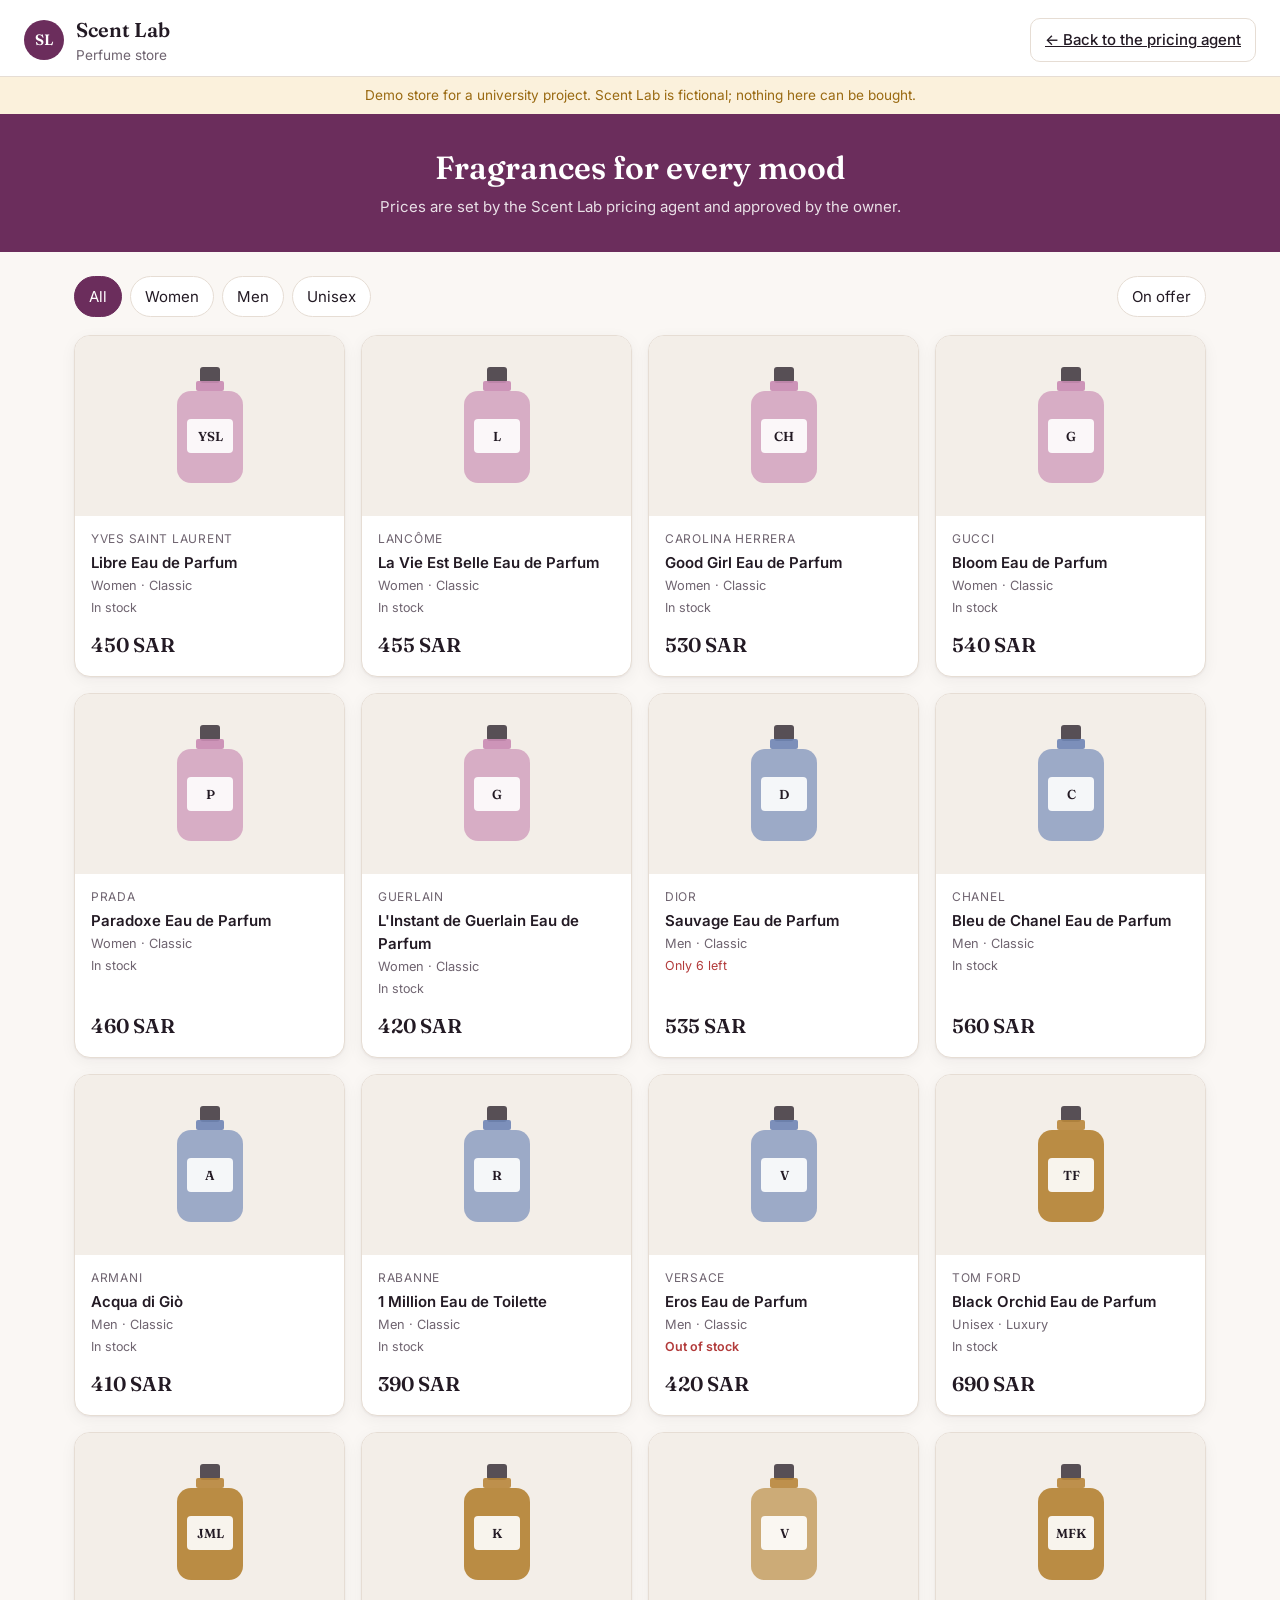
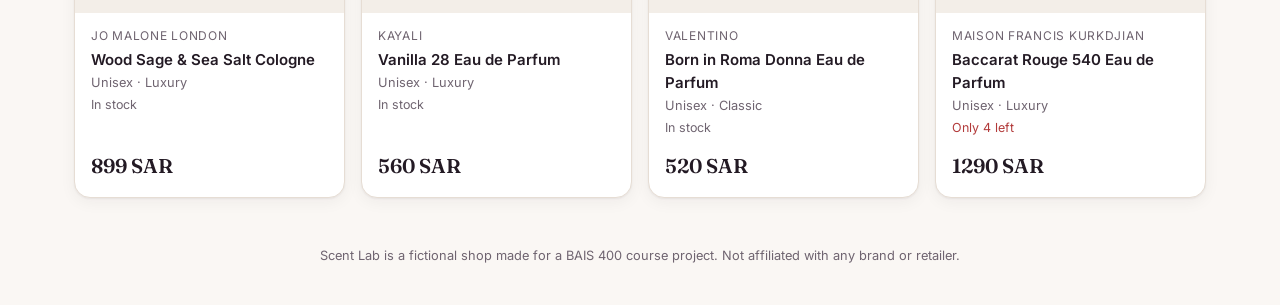
==== store.html @ 93f2b03f "Add files via upload" ====
<!DOCTYPE html>
<html lang="en">
<head>
<meta charset="utf-8">
<meta name="viewport" content="width=device-width, initial-scale=1">
<title>Scent Lab Store</title>
<meta name="description" content="Demo storefront for Scent Lab. Prices come from the pricing agent after the owner approves them.">
<link rel="preconnect" href="https://fonts.googleapis.com">
<link href="https://fonts.googleapis.com/css2?family=Fraunces:opsz,wght@9..144,500;9..144,600&family=Inter:wght@400;500;600&display=swap" rel="stylesheet">
<link rel="stylesheet" href="style.css">
<style>
  .hero{background:var(--accent);color:var(--accent-ink);padding:34px 24px;text-align:center}
  .hero h2{font-size:2rem}
  .hero p{margin:.4rem 0 0;opacity:.85}
  .demo{background:var(--warn-bg);color:var(--warn);text-align:center;font-size:.85rem;padding:8px 16px}
  .shopbar{display:flex;gap:8px;flex-wrap:wrap;align-items:center;margin-bottom:18px}
  .shopbar .sp{flex:1}
  .grid{display:grid;grid-template-columns:repeat(4,minmax(0,1fr));gap:16px}
  .item{background:var(--surface);border:1px solid var(--line);border-radius:16px;overflow:hidden;box-shadow:var(--shadow);display:flex;flex-direction:column}
  .pic{background:var(--surface2);height:180px;display:grid;place-items:center;position:relative}
  .badge{position:absolute;top:10px;left:10px;font-size:.75rem;font-weight:600;padding:3px 10px;border-radius:999px}
  .badge.offer{background:var(--bad);color:#fff}
  .badge.new{background:var(--accent);color:var(--accent-ink)}
  .info{padding:14px 16px 16px;display:flex;flex-direction:column;gap:2px;flex:1}
  .ibrand{font-size:.75rem;letter-spacing:.06em;text-transform:uppercase;color:var(--muted)}
  .iname{font-weight:600}
  .imeta{font-size:.8rem;color:var(--muted)}
  .iprice{margin-top:auto;padding-top:10px;font-family:Fraunces,serif;font-size:1.25rem;font-weight:600}
  .iprice s{color:var(--muted);font-size:.95rem;font-weight:500;margin-left:6px}
  .stock{font-size:.78rem}
  .stock.low{color:var(--bad)} .stock.out{color:var(--bad);font-weight:600}
  @media (max-width:1000px){.grid{grid-template-columns:repeat(3,minmax(0,1fr))}}
  @media (max-width:720px){.grid{grid-template-columns:repeat(2,minmax(0,1fr))}}
  @media (max-width:420px){.grid{grid-template-columns:1fr}}
</style>
</head>
<body>
<header class="top">
  <div class="brand" style="justify-content:space-between;flex-wrap:wrap">
    <div style="display:flex;align-items:center;gap:12px">
      <span class="logo" aria-hidden="true">SL</span>
      <div><h1>Scent Lab</h1><p class="sub">Perfume store</p></div>
    </div>
    <a class="btn" href="index.html">← Back to the pricing agent</a>
  </div>
</header>
<div class="demo">Demo store for a university project. Scent Lab is fictional; nothing here can be bought.</div>
<section class="hero">
  <h2>Fragrances for every mood</h2>
  <p id="updated">Prices are set by the Scent Lab pricing agent and approved by the owner.</p>
</section>
<main>
  <div class="shopbar">
    <button class="sc active" data-g="All">All</button>
    <button class="sc" data-g="Women">Women</button>
    <button class="sc" data-g="Men">Men</button>
    <button class="sc" data-g="Unisex">Unisex</button>
    <span class="sp"></span>
    <button class="sc" data-g="Offers">On offer</button>
  </div>
  <div class="grid" id="grid"></div>
</main>
<footer class="foot">Scent Lab is a fictional shop made for a BAIS 400 course project. Not affiliated with any brand or retailer.</footer>

<script src="data.js"></script>
<script>
(function () {
  let saved = { prices: {}, meta: {}, log: [] };
  try { const raw = localStorage.getItem("scentlab-demo-v1"); if (raw) saved = Object.assign(saved, JSON.parse(raw)); } catch (e) {}
  const esc = s => String(s).replace(/[&<>"]/g, c => ({ "&": "&amp;", "<": "&lt;", ">": "&gt;", '"': "&quot;" }[c]));
  const tint = { Women: "#c98bb3", Men: "#6f86b5", Unisex: "#b8873b" };
  const bottle = (p) => `<svg width="90" height="130" viewBox="0 0 90 130" aria-hidden="true">
      <rect x="35" y="6" width="20" height="16" rx="3" fill="var(--ink)" opacity=".75"/>
      <rect x="31" y="20" width="28" height="10" rx="2" fill="${tint[p.gender]}" opacity=".9"/>
      <rect x="12" y="30" width="66" height="92" rx="14" fill="${tint[p.gender]}" opacity="${p.tier === "Luxury" ? ".95" : ".65"}"/>
      <rect x="22" y="58" width="46" height="34" rx="4" fill="var(--surface)" opacity=".9"/>
      <text x="45" y="80" text-anchor="middle" style="font:600 13px Fraunces,serif;fill:var(--ink)">${esc(p.brand.split(" ").map(w => w[0]).join("").slice(0, 3))}</text></svg>`;
  const items = SCENT_DATA.products.map(p => {
    const price = saved.prices[p.id] != null ? saved.prices[p.id] : p.price;
    const action = (saved.meta || {})[p.id] ? saved.meta[p.id].action : null;
    return Object.assign({}, p, { now: price, was: p.price, action });
  });
  if (saved.log && saved.log.length) {
    const last = saved.log.find(e => e.ok);
    if (last) document.getElementById("updated").textContent =
      `Prices last updated by the pricing agent on ${new Date(last.t).toLocaleString("en-GB", { day: "numeric", month: "short", hour: "2-digit", minute: "2-digit" })}, after owner approval.`;
  }
  function render(g) {
    const list = items.filter(p => g === "All" ? true : g === "Offers" ? p.now < p.was : p.gender === g);
    document.getElementById("grid").innerHTML = list.length ? list.map(p => {
      const off = p.now < p.was ? Math.round((1 - p.now / p.was) * 100) : 0;
      const badge = p.action === "offer" ? `<span class="badge offer">Offer −${off}%</span>`
        : p.now !== p.was ? `<span class="badge new">New price</span>` : "";
      const stock = p.stock === 0 ? `<span class="stock out">Out of stock</span>`
        : p.stock <= 6 ? `<span class="stock low">Only ${p.stock} left</span>` : `<span class="stock muted">In stock</span>`;
      return `<div class="item"><div class="pic">${badge}${bottle(p)}</div><div class="info">
        <div class="ibrand">${esc(p.brand)}</div><div class="iname">${esc(p.name)}</div>
        <div class="imeta">${p.gender} · ${p.tier === "Luxury" ? "Luxury" : "Classic"}</div>${stock}
        <div class="iprice">${p.now} SAR${p.now < p.was ? `<s>${p.was} SAR</s>` : ""}</div></div></div>`;
    }).join("") : `<p class="empty" style="grid-column:1/-1">No perfumes on offer yet. Approve an offer in the pricing agent first.</p>`;
  }
  document.querySelectorAll(".sc").forEach(b => b.addEventListener("click", () => {
    document.querySelectorAll(".sc").forEach(x => x.classList.toggle("active", x === b)); render(b.dataset.g);
  }));
  render("All");
})();
</script>
</body>
</html>
---- style.css ----
:root{
  --bg:#faf7f4; --surface:#ffffff; --surface2:#f3eee8; --ink:#231a24; --muted:#6f6470;
  --line:#e6ddd4; --accent:#6b2d5c; --accent-ink:#ffffff; --gold:#b8873b;
  --good:#2f7d57; --good-bg:#e5f3ec; --bad:#b23a3a; --bad-bg:#f9e7e7; --warn:#9a6a12; --warn-bg:#fbf1dc;
  --info-bg:#efe6ef; --shadow:0 1px 2px rgba(35,26,36,.06),0 4px 16px rgba(35,26,36,.05);
}
@media (prefers-color-scheme: dark){
  :root:not([data-theme="light"]){
    --bg:#16121a; --surface:#201a24; --surface2:#2a222f; --ink:#f1ebf2; --muted:#a99eab;
    --line:#3a3040; --accent:#d58bc2; --accent-ink:#1b1220; --gold:#d9ae66;
    --good:#7fd3a6; --good-bg:#1d3329; --bad:#f19a9a; --bad-bg:#3a2224; --warn:#f0c46f; --warn-bg:#3a3020;
    --info-bg:#2e2433; --shadow:none;
  }
}
:root[data-theme="dark"]{
  --bg:#16121a; --surface:#201a24; --surface2:#2a222f; --ink:#f1ebf2; --muted:#a99eab;
  --line:#3a3040; --accent:#d58bc2; --accent-ink:#1b1220; --gold:#d9ae66;
  --good:#7fd3a6; --good-bg:#1d3329; --bad:#f19a9a; --bad-bg:#3a2224; --warn:#f0c46f; --warn-bg:#3a3020;
  --info-bg:#2e2433; --shadow:none;
}
*{box-sizing:border-box}
body{margin:0;background:var(--bg);color:var(--ink);font:15px/1.55 Inter,system-ui,sans-serif}
h1,h2,h3{font-family:Fraunces,Georgia,serif;font-weight:600;margin:0}
h2{font-size:1.55rem;line-height:1.25}
h3{font-size:1.08rem;margin-bottom:.6rem}
a{color:var(--accent)}
.muted{color:var(--muted)}
.top{background:var(--surface);border-bottom:1px solid var(--line);padding:14px 24px 0;position:sticky;top:0;z-index:5}
.brand{display:flex;align-items:center;gap:12px;margin-bottom:10px}
.logo{width:40px;height:40px;border-radius:50%;background:var(--accent);color:var(--accent-ink);display:grid;place-items:center;font-family:Fraunces,serif;font-weight:600}
.brand h1{font-size:1.25rem}
.sub{margin:0;color:var(--muted);font-size:.85rem}
.tabs{display:flex;gap:4px;overflow-x:auto;scrollbar-width:none}
.tabs::-webkit-scrollbar{display:none}
.tab{background:none;border:0;border-bottom:3px solid transparent;padding:10px 12px;color:var(--muted);font:inherit;font-weight:500;cursor:pointer;white-space:nowrap}
.tab.active{color:var(--accent);border-bottom-color:var(--accent)}
main{max-width:1180px;margin:0 auto;padding:24px}
.panel{display:none}
.panel.active{display:block}
.head{margin-bottom:18px}
.head p{margin:.35rem 0 0}
.card{background:var(--surface);border:1px solid var(--line);border-radius:14px;padding:18px;box-shadow:var(--shadow)}
.card.warn{background:var(--warn-bg);border-color:transparent}
.grid2{display:grid;grid-template-columns:repeat(2,minmax(0,1fr));gap:16px}
.kpis{display:grid;grid-template-columns:repeat(5,minmax(0,1fr));gap:12px;margin-bottom:16px}
.kpi{background:var(--surface);border:1px solid var(--line);border-radius:14px;padding:14px 16px;box-shadow:var(--shadow)}
.kpi .label{color:var(--muted);font-size:.8rem}
.kpi .value{font-family:Fraunces,serif;font-size:1.6rem;font-weight:600;margin-top:2px}
.kpi .note{font-size:.78rem;margin-top:2px}
.kpi.good .note{color:var(--good)} .kpi.bad .note{color:var(--bad)} .kpi.warn .note{color:var(--warn)}
.attention{list-style:none;padding:0;margin:0 0 14px}
.attention li{display:flex;gap:10px;align-items:flex-start;padding:9px 0;border-bottom:1px solid var(--line)}
.attention li:last-child{border-bottom:0}
.btn{border:1px solid var(--line);background:var(--surface);color:var(--ink);border-radius:10px;padding:9px 14px;font:inherit;font-weight:500;cursor:pointer}
.btn:hover{border-color:var(--accent)}
.btn.primary{background:var(--accent);border-color:var(--accent);color:var(--accent-ink)}
.btn.big{padding:12px 20px;font-size:1rem}
.btn.ok{background:var(--good);border-color:var(--good);color:#fff}
.btn.no{color:var(--bad)}
.btn:disabled{opacity:.5;cursor:default}
.row{display:flex;gap:12px;align-items:center;flex-wrap:wrap;margin-bottom:16px}
.filters{display:flex;gap:16px;margin-bottom:12px;flex-wrap:wrap}
select,input{font:inherit;color:var(--ink);background:var(--surface);border:1px solid var(--line);border-radius:8px;padding:7px 10px}
.tablewrap{overflow-x:auto;background:var(--surface);border:1px solid var(--line);border-radius:14px}
table{border-collapse:collapse;width:100%;font-size:.9rem}
th,td{padding:10px 12px;text-align:left;border-bottom:1px solid var(--line);white-space:nowrap}
th{font-weight:600;color:var(--muted);font-size:.78rem;text-transform:uppercase;letter-spacing:.03em;background:var(--surface2)}
td.num,th.num{text-align:right;font-variant-numeric:tabular-nums}
tr:last-child td{border-bottom:0}
td.wrap{white-space:normal;min-width:280px}
.attention .pill{flex-shrink:0;white-space:nowrap}
.cheap{color:var(--good);font-weight:600}
.pill{display:inline-block;padding:2px 9px;border-radius:999px;font-size:.75rem;font-weight:600}
.pill.raise{background:var(--info-bg);color:var(--accent)}
.pill.lower{background:var(--good-bg);color:var(--good)}
.pill.offer{background:var(--warn-bg);color:var(--warn)}
.pill.keep{background:var(--surface2);color:var(--muted)}
.pill.hold,.pill.review{background:var(--bad-bg);color:var(--bad)}
.pill.High{background:var(--good-bg);color:var(--good)} .pill.Medium{background:var(--warn-bg);color:var(--warn)} .pill.Low{background:var(--bad-bg);color:var(--bad)}
.summary{display:flex;gap:10px;flex-wrap:wrap;margin-bottom:14px}
.summary .chip{background:var(--surface);border:1px solid var(--line);border-radius:999px;padding:6px 12px;font-size:.85rem}
.rec{background:var(--surface);border:1px solid var(--line);border-radius:14px;margin-bottom:12px;box-shadow:var(--shadow);overflow:hidden}
.rec.done{opacity:.6}
.rec-top{display:grid;grid-template-columns:1fr auto;gap:12px;padding:16px 18px;align-items:center}
.rec-name{font-weight:600}
.rec-brand{color:var(--muted);font-size:.85rem}
.price{font-family:Fraunces,serif;font-size:1.3rem;font-weight:600;text-align:right;white-space:nowrap}
.price .old{color:var(--muted);text-decoration:line-through;font-size:1rem;margin-right:6px}
.rec-body{padding:0 18px 16px;display:grid;grid-template-columns:repeat(2,minmax(0,1fr));gap:14px 22px}
.step{font-size:.88rem}
.step h4{margin:0 0 4px;font-size:.72rem;letter-spacing:.06em;text-transform:uppercase;color:var(--gold)}
.step ul{margin:0;padding-left:18px}
.step table{font-size:.82rem}
.step td,.step th{padding:5px 8px}
.rec-actions{display:flex;gap:8px;padding:12px 18px;border-top:1px solid var(--line);background:var(--surface2);align-items:center;flex-wrap:wrap}
details summary{cursor:pointer;color:var(--accent);font-weight:500;padding:0 18px 12px}
.scenarios{display:flex;gap:8px;flex-wrap:wrap;margin-bottom:12px}
.sc{border:1px solid var(--line);background:var(--surface);color:var(--ink);border-radius:999px;padding:8px 14px;font:inherit;cursor:pointer}
.sc.active{background:var(--accent);border-color:var(--accent);color:var(--accent-ink)}
.inputs{display:flex;gap:18px;flex-wrap:wrap;align-items:flex-end;margin-bottom:16px}
.inputs label{display:flex;flex-direction:column;gap:4px;font-size:.85rem;color:var(--muted)}
.bands{display:grid;grid-template-columns:repeat(3,minmax(0,1fr));gap:12px;margin-bottom:16px}
.band{background:var(--surface);border:1px solid var(--line);border-radius:14px;padding:14px 16px}
.band.likely{border-color:var(--accent);border-width:2px}
.band .t{font-size:.8rem;color:var(--muted);text-transform:uppercase;letter-spacing:.05em}
.band .v{font-family:Fraunces,serif;font-size:1.35rem;font-weight:600}
.band .d{font-size:.85rem}
.up{color:var(--good)} .down{color:var(--bad)}
.answer{background:var(--info-bg);border-radius:14px;padding:14px 18px;margin-bottom:16px}
.briefing h3{margin-top:14px} .briefing h3:first-child{margin-top:0}
.briefing ul{padding-left:18px;margin:.3rem 0}
.rules li{margin-bottom:6px}
.foot{text-align:center;color:var(--muted);font-size:.8rem;padding:24px 16px 40px}
svg text{fill:var(--muted);font-size:11px;font-family:Inter,sans-serif}
.empty{color:var(--muted);padding:24px;text-align:center}
@media (max-width:900px){
  .kpis{grid-template-columns:repeat(2,minmax(0,1fr))}
  .grid2,.rec-body{grid-template-columns:1fr}
}
@media (max-width:600px){
  main{padding:16px}
  .top{padding:12px 16px 0}
  .bands{grid-template-columns:1fr}
  .rec-top{grid-template-columns:1fr}
  .price{text-align:left}
  h2{font-size:1.3rem}
}

.tab.storelink{text-decoration:none;margin-left:auto;color:var(--accent);font-weight:600}
.tryit{margin-bottom:16px;background:var(--info-bg);border-color:transparent}
.tryit ol{margin:.2rem 0 .6rem;padding-left:20px}
.tryit li{margin-bottom:4px}
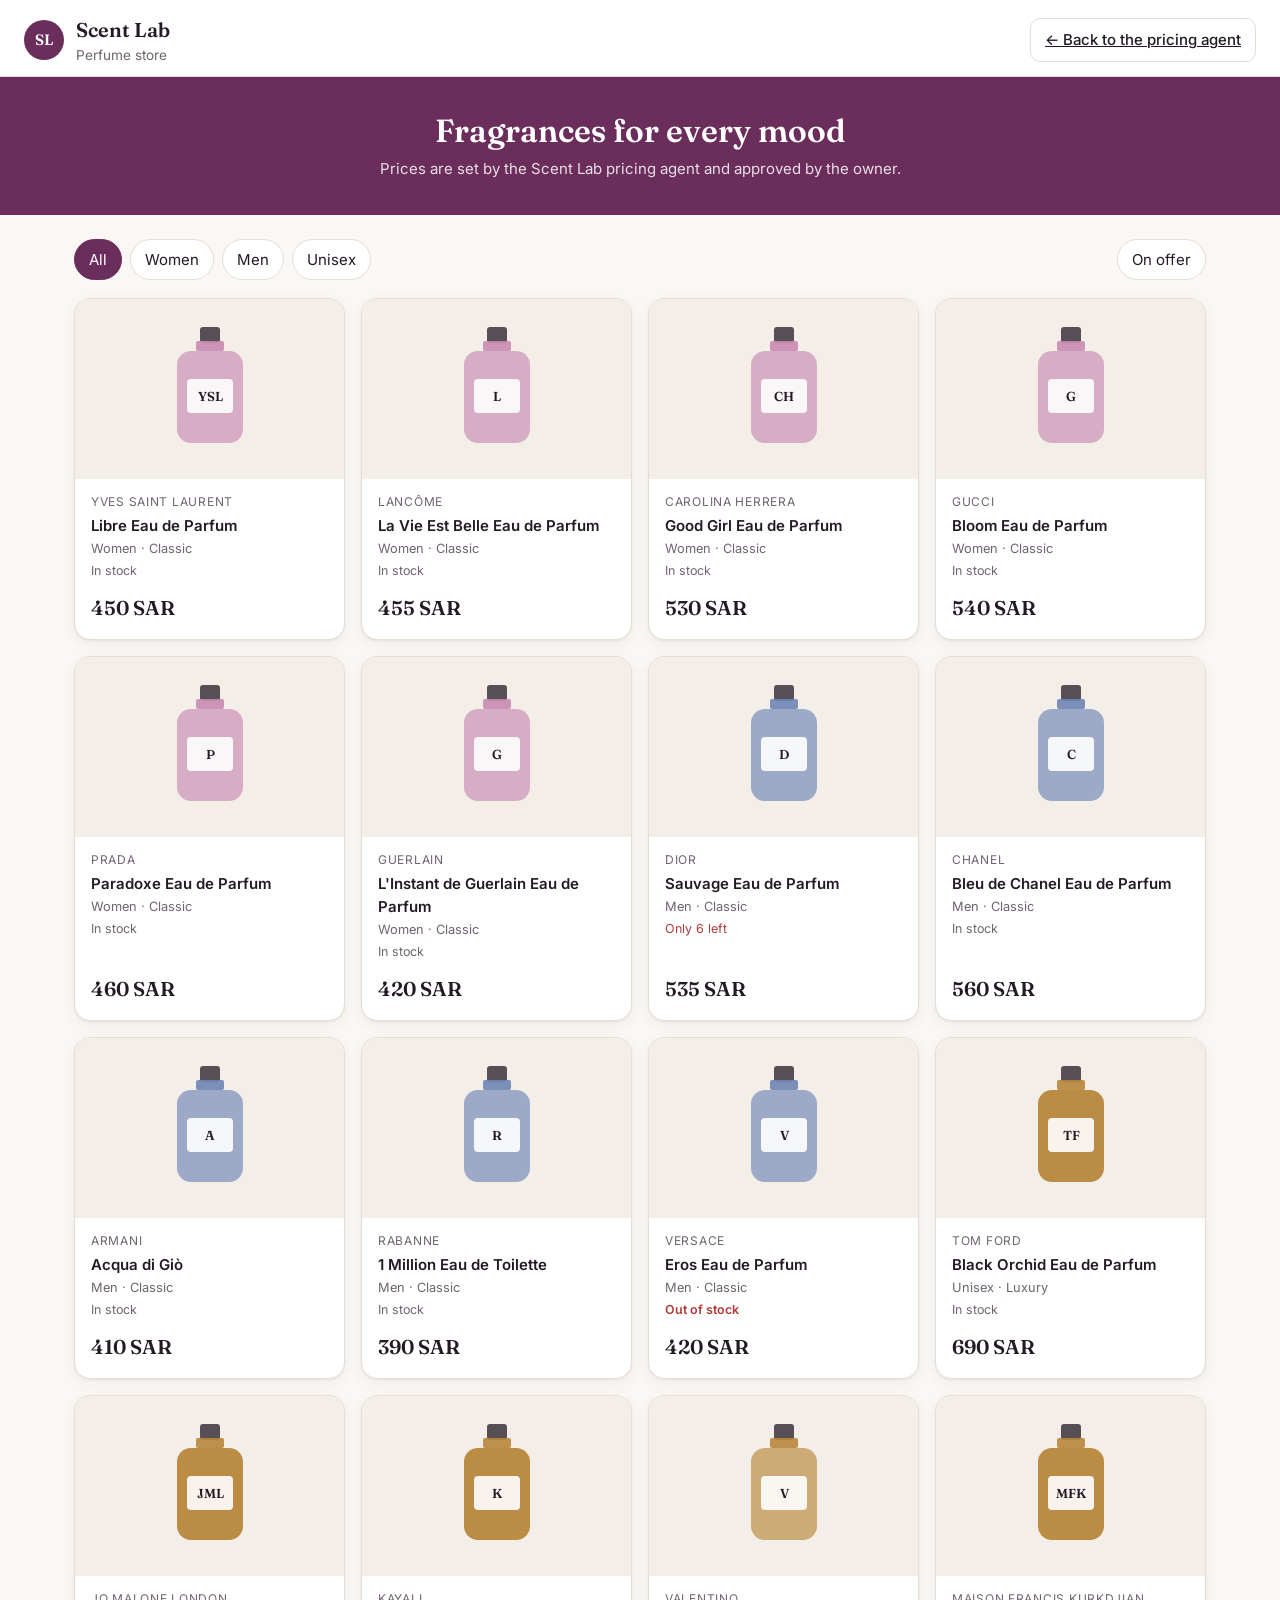
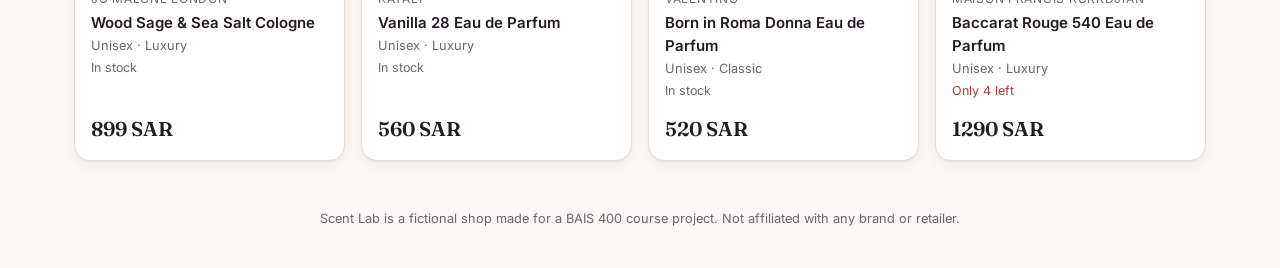
==== commit b7f653d0: "Add files via upload" ====
--- a/store.html
+++ b/store.html
@@ -12,7 +12,7 @@
   .hero{background:var(--accent);color:var(--accent-ink);padding:34px 24px;text-align:center}
   .hero h2{font-size:2rem}
   .hero p{margin:.4rem 0 0;opacity:.85}
-  .demo{background:var(--warn-bg);color:var(--warn);text-align:center;font-size:.85rem;padding:8px 16px}
+  .pic img{max-width:100%;max-height:100%;object-fit:contain}
   .shopbar{display:flex;gap:8px;flex-wrap:wrap;align-items:center;margin-bottom:18px}
   .shopbar .sp{flex:1}
   .grid{display:grid;grid-template-columns:repeat(4,minmax(0,1fr));gap:16px}
@@ -44,7 +44,6 @@
     <a class="btn" href="index.html">← Back to the pricing agent</a>
   </div>
 </header>
-<div class="demo">Demo store for a university project. Scent Lab is fictional; nothing here can be bought.</div>
 <section class="hero">
   <h2>Fragrances for every mood</h2>
   <p id="updated">Prices are set by the Scent Lab pricing agent and approved by the owner.</p>
@@ -93,7 +92,7 @@
         : p.now !== p.was ? `<span class="badge new">New price</span>` : "";
       const stock = p.stock === 0 ? `<span class="stock out">Out of stock</span>`
         : p.stock <= 6 ? `<span class="stock low">Only ${p.stock} left</span>` : `<span class="stock muted">In stock</span>`;
-      return `<div class="item"><div class="pic">${badge}${bottle(p)}</div><div class="info">
+      return `<div class="item"><div class="pic">${badge}<img src="images/${p.id}.jpg" alt="${esc(p.name)}" data-id="${p.id}" data-step="0" onerror="window.__imgFail(this)"><span class="fallback" hidden>${bottle(p)}</span></div><div class="info">
         <div class="ibrand">${esc(p.brand)}</div><div class="iname">${esc(p.name)}</div>
         <div class="imeta">${p.gender} · ${p.tier === "Luxury" ? "Luxury" : "Classic"}</div>${stock}
         <div class="iprice">${p.now} SAR${p.now < p.was ? `<s>${p.was} SAR</s>` : ""}</div></div></div>`;
@@ -102,6 +101,12 @@
   document.querySelectorAll(".sc").forEach(b => b.addEventListener("click", () => {
     document.querySelectorAll(".sc").forEach(x => x.classList.toggle("active", x === b)); render(b.dataset.g);
   }));
+  // Photos: images/P01.jpg (or .png / .webp). If there is no photo, the drawn bottle is shown.
+  window.__imgFail = function (img) {
+    const exts = ["png", "webp"], step = +img.dataset.step;
+    if (step < exts.length) { img.dataset.step = step + 1; img.src = `images/${img.dataset.id}.${exts[step]}`; return; }
+    const fb = img.nextElementSibling; if (fb) fb.hidden = false; img.remove();
+  };
   render("All");
 })();
 </script>
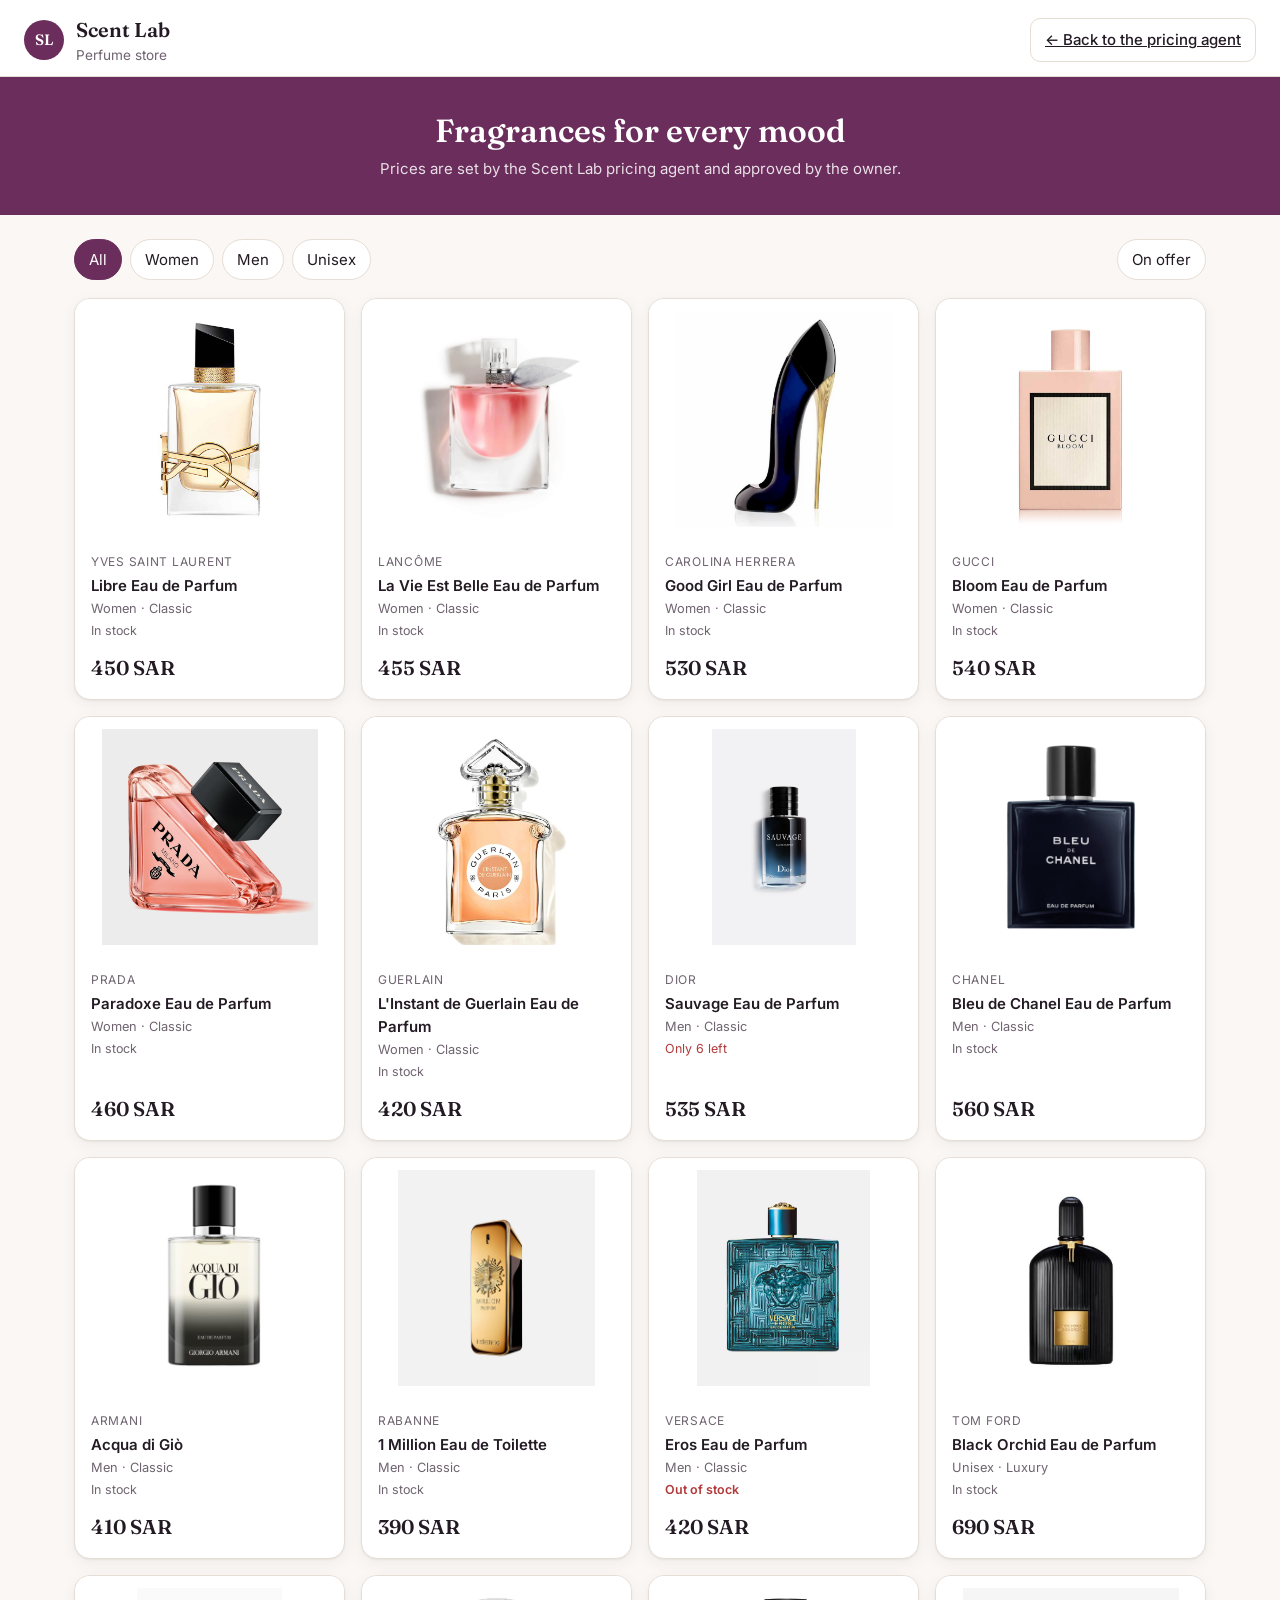
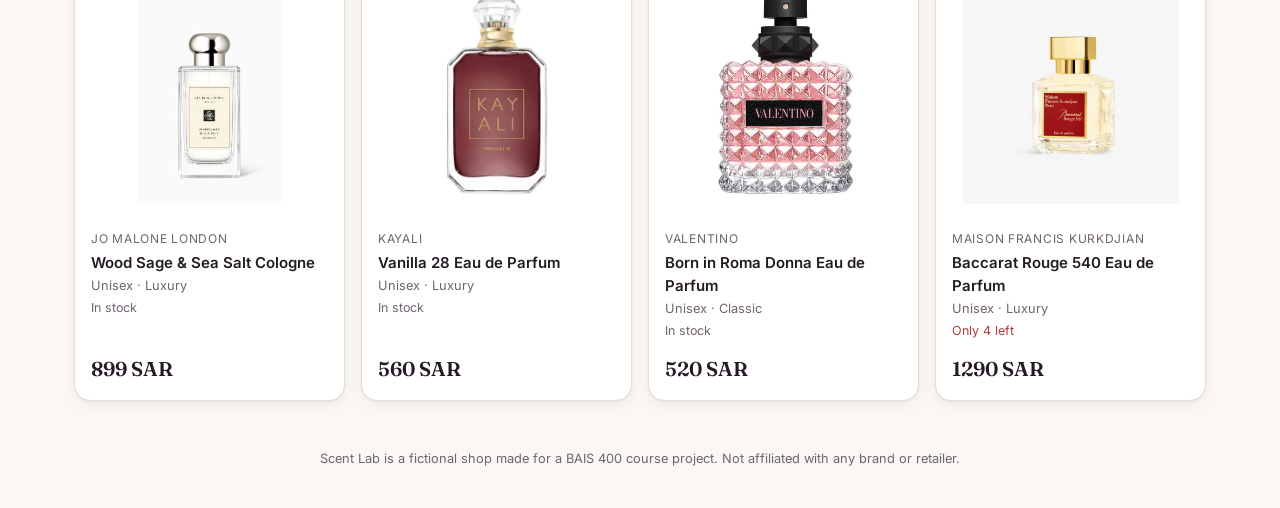
==== commit f23ac58a: "Add files via upload" ====
--- a/store.html
+++ b/store.html
@@ -12,13 +12,15 @@
   .hero{background:var(--accent);color:var(--accent-ink);padding:34px 24px;text-align:center}
   .hero h2{font-size:2rem}
   .hero p{margin:.4rem 0 0;opacity:.85}
-  .pic img{max-width:100%;max-height:100%;object-fit:contain}
+  .pic{overflow:hidden}
+  .pic.photo{background:#fff;padding:12px}
+  .pic img{position:absolute;top:12px;left:12px;width:calc(100% - 24px);height:calc(100% - 24px);object-fit:contain;display:block}
   .shopbar{display:flex;gap:8px;flex-wrap:wrap;align-items:center;margin-bottom:18px}
   .shopbar .sp{flex:1}
   .grid{display:grid;grid-template-columns:repeat(4,minmax(0,1fr));gap:16px}
   .item{background:var(--surface);border:1px solid var(--line);border-radius:16px;overflow:hidden;box-shadow:var(--shadow);display:flex;flex-direction:column}
-  .pic{background:var(--surface2);height:180px;display:grid;place-items:center;position:relative}
-  .badge{position:absolute;top:10px;left:10px;font-size:.75rem;font-weight:600;padding:3px 10px;border-radius:999px}
+  .pic{background:var(--surface2);height:240px;display:grid;place-items:center;position:relative}
+  .badge{position:absolute;z-index:1;top:10px;left:10px;font-size:.75rem;font-weight:600;padding:3px 10px;border-radius:999px}
   .badge.offer{background:var(--bad);color:#fff}
   .badge.new{background:var(--accent);color:var(--accent-ink)}
   .info{padding:14px 16px 16px;display:flex;flex-direction:column;gap:2px;flex:1}
@@ -92,7 +94,7 @@
         : p.now !== p.was ? `<span class="badge new">New price</span>` : "";
       const stock = p.stock === 0 ? `<span class="stock out">Out of stock</span>`
         : p.stock <= 6 ? `<span class="stock low">Only ${p.stock} left</span>` : `<span class="stock muted">In stock</span>`;
-      return `<div class="item"><div class="pic">${badge}<img src="images/${p.id}.jpg" alt="${esc(p.name)}" data-id="${p.id}" data-step="0" onerror="window.__imgFail(this)"><span class="fallback" hidden>${bottle(p)}</span></div><div class="info">
+      return `<div class="item"><div class="pic photo">${badge}<img src="images/${p.id}.jpg" alt="${esc(p.name)}" data-id="${p.id}" data-step="0" onerror="window.__imgFail(this)"><span class="fallback" hidden>${bottle(p)}</span></div><div class="info">
         <div class="ibrand">${esc(p.brand)}</div><div class="iname">${esc(p.name)}</div>
         <div class="imeta">${p.gender} · ${p.tier === "Luxury" ? "Luxury" : "Classic"}</div>${stock}
         <div class="iprice">${p.now} SAR${p.now < p.was ? `<s>${p.was} SAR</s>` : ""}</div></div></div>`;
@@ -103,9 +105,11 @@
   }));
   // Photos: images/P01.jpg (or .png / .webp). If there is no photo, the drawn bottle is shown.
   window.__imgFail = function (img) {
-    const exts = ["png", "webp"], step = +img.dataset.step;
-    if (step < exts.length) { img.dataset.step = step + 1; img.src = `images/${img.dataset.id}.${exts[step]}`; return; }
-    const fb = img.nextElementSibling; if (fb) fb.hidden = false; img.remove();
+    const id = img.dataset.id, names = [id, id.toLowerCase()], exts = ["jpg", "jpeg", "png", "webp", "avif"];
+    const tries = []; names.forEach(n => exts.forEach(e => tries.push(`images/${n}.${e}`)));
+    const step = +img.dataset.step + 1;   // try 0 (P01.jpg) already failed
+    if (step < tries.length) { img.dataset.step = step; img.src = tries[step]; return; }
+    const fb = img.nextElementSibling; if (fb) fb.hidden = false; img.parentNode.classList.remove("photo"); img.remove();
   };
   render("All");
 })();
